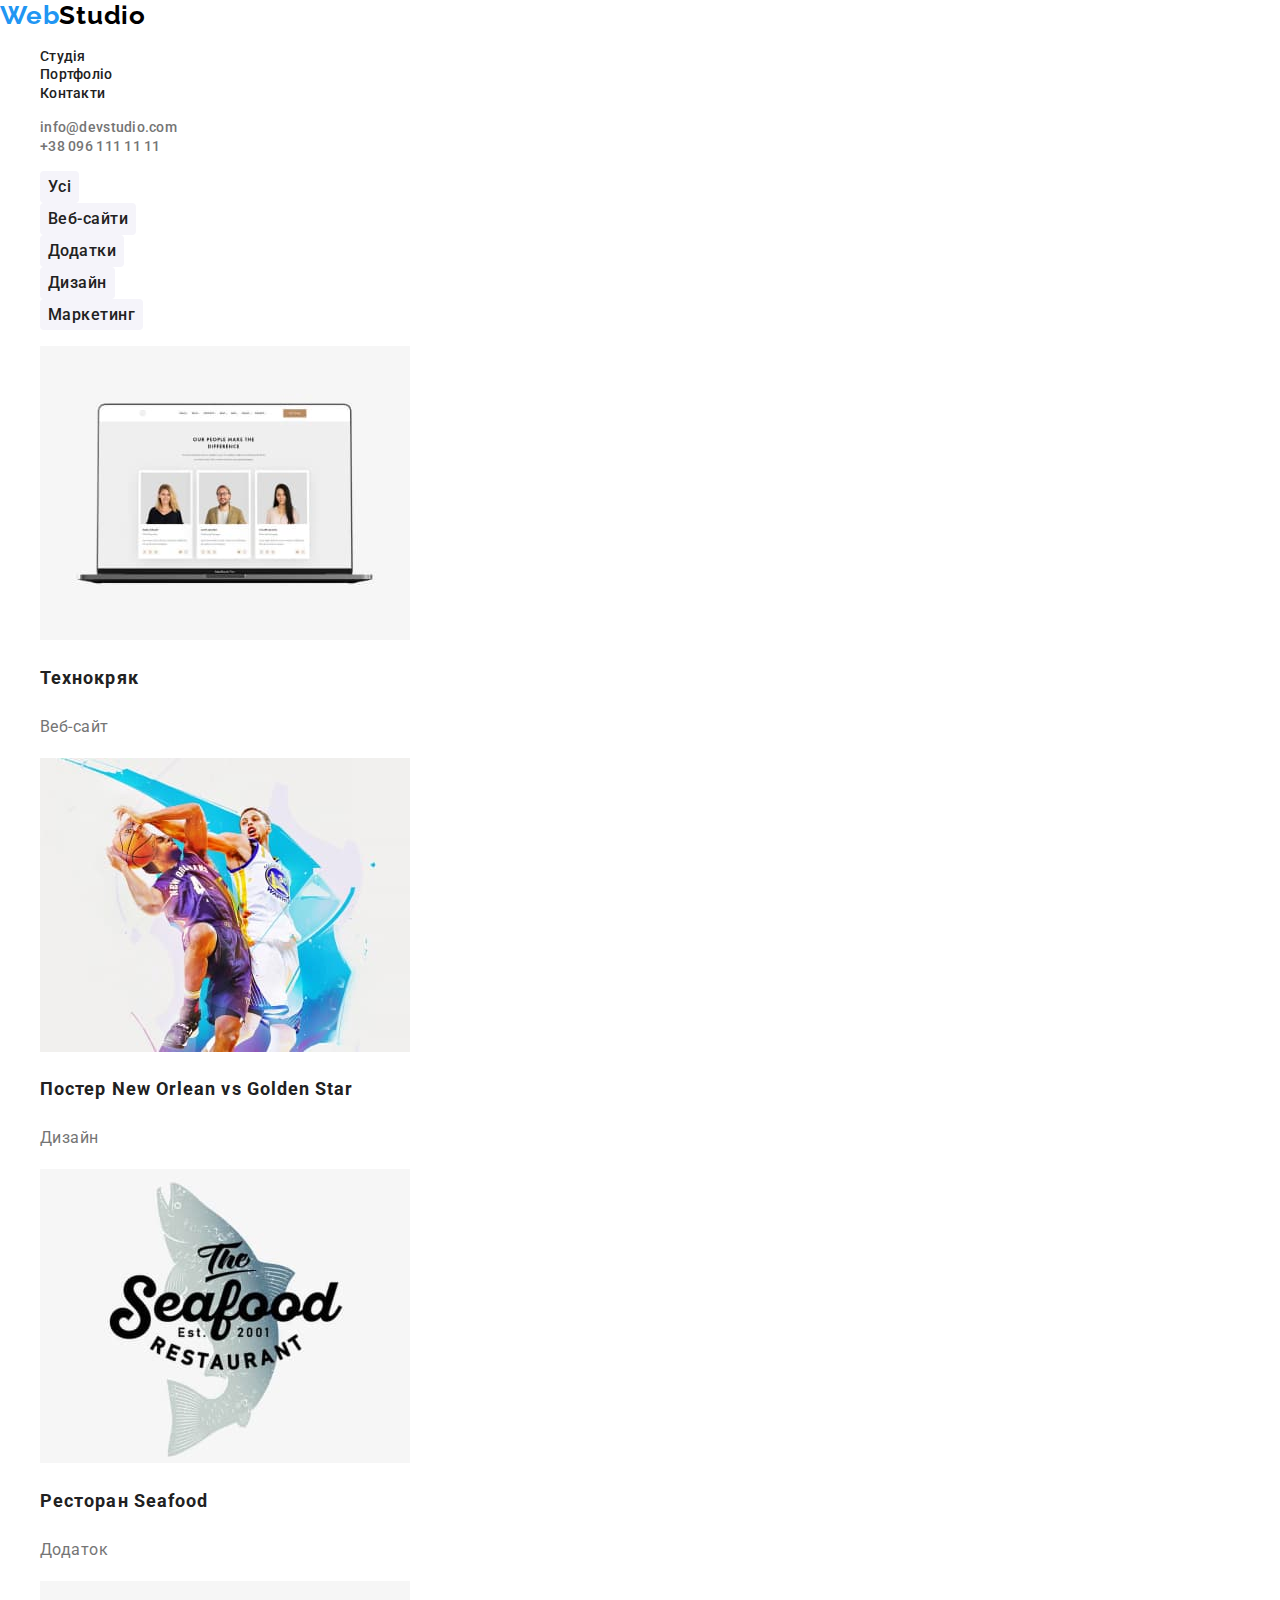
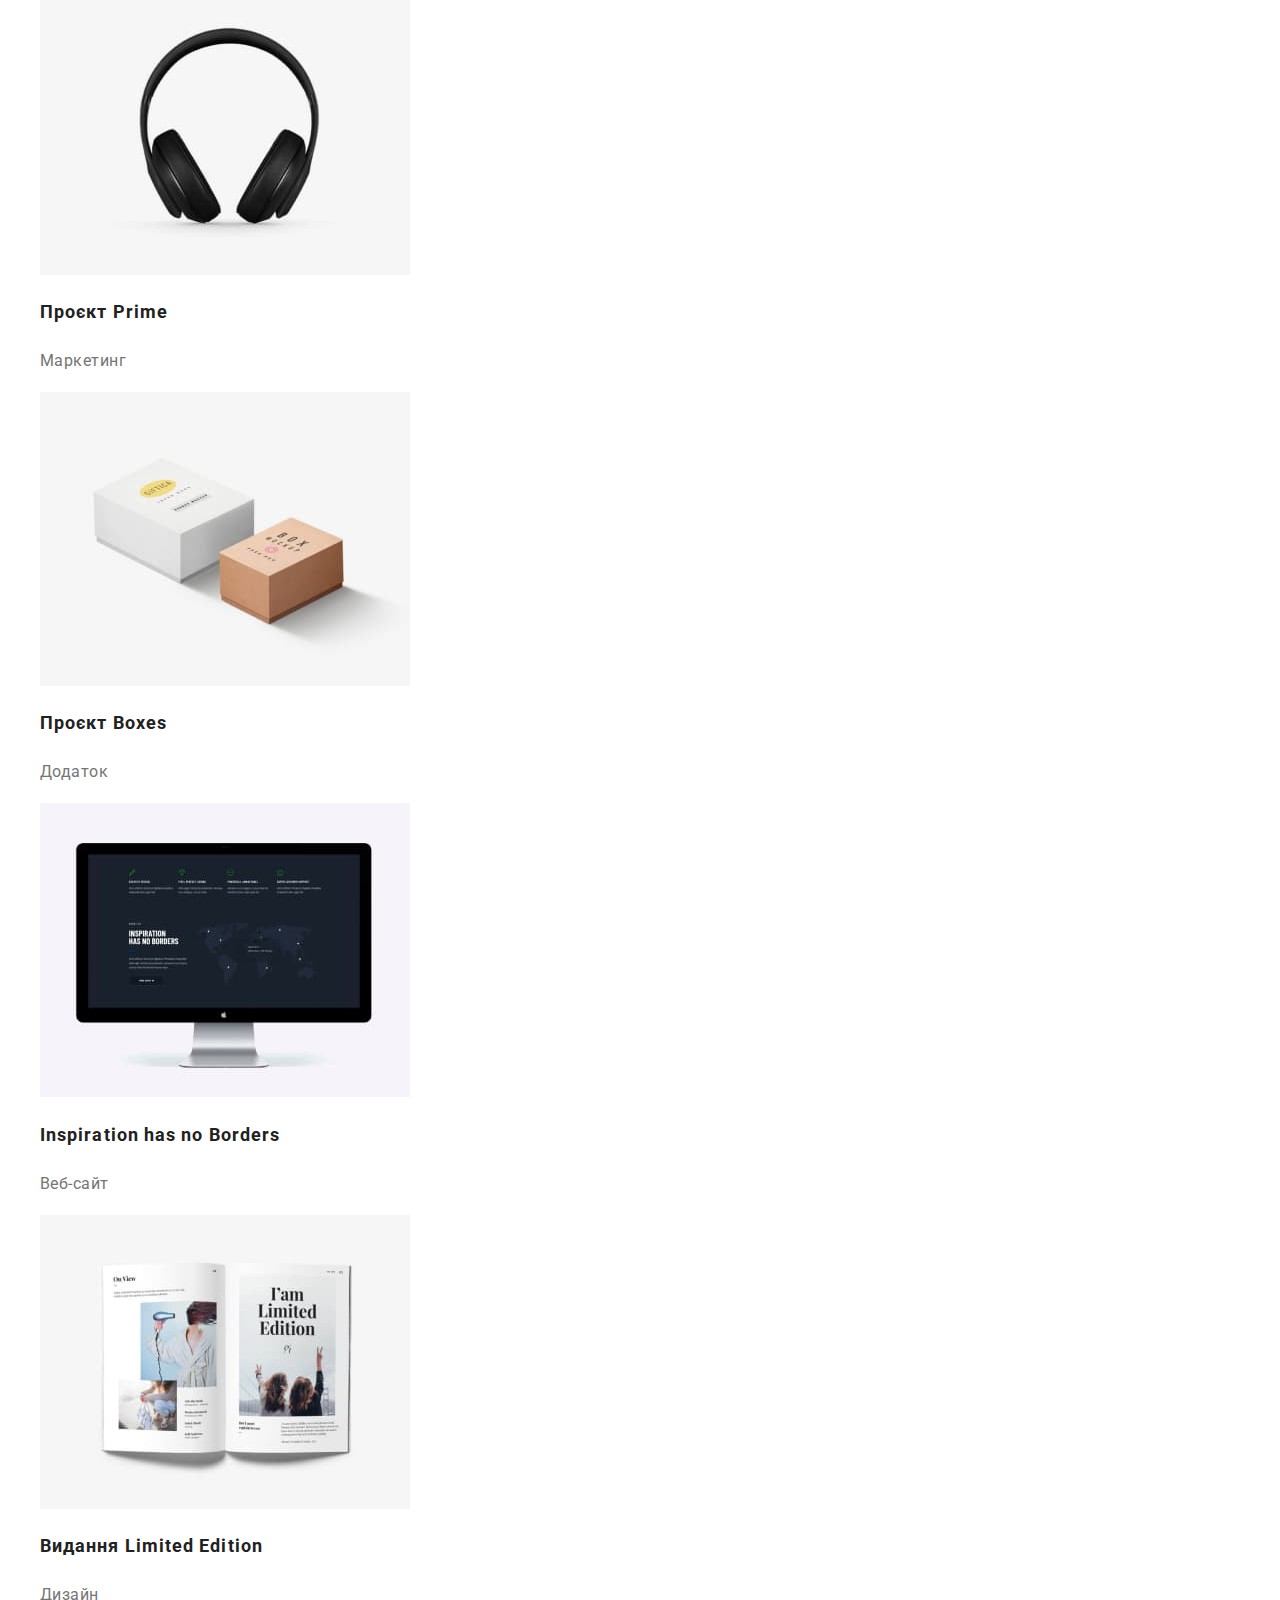
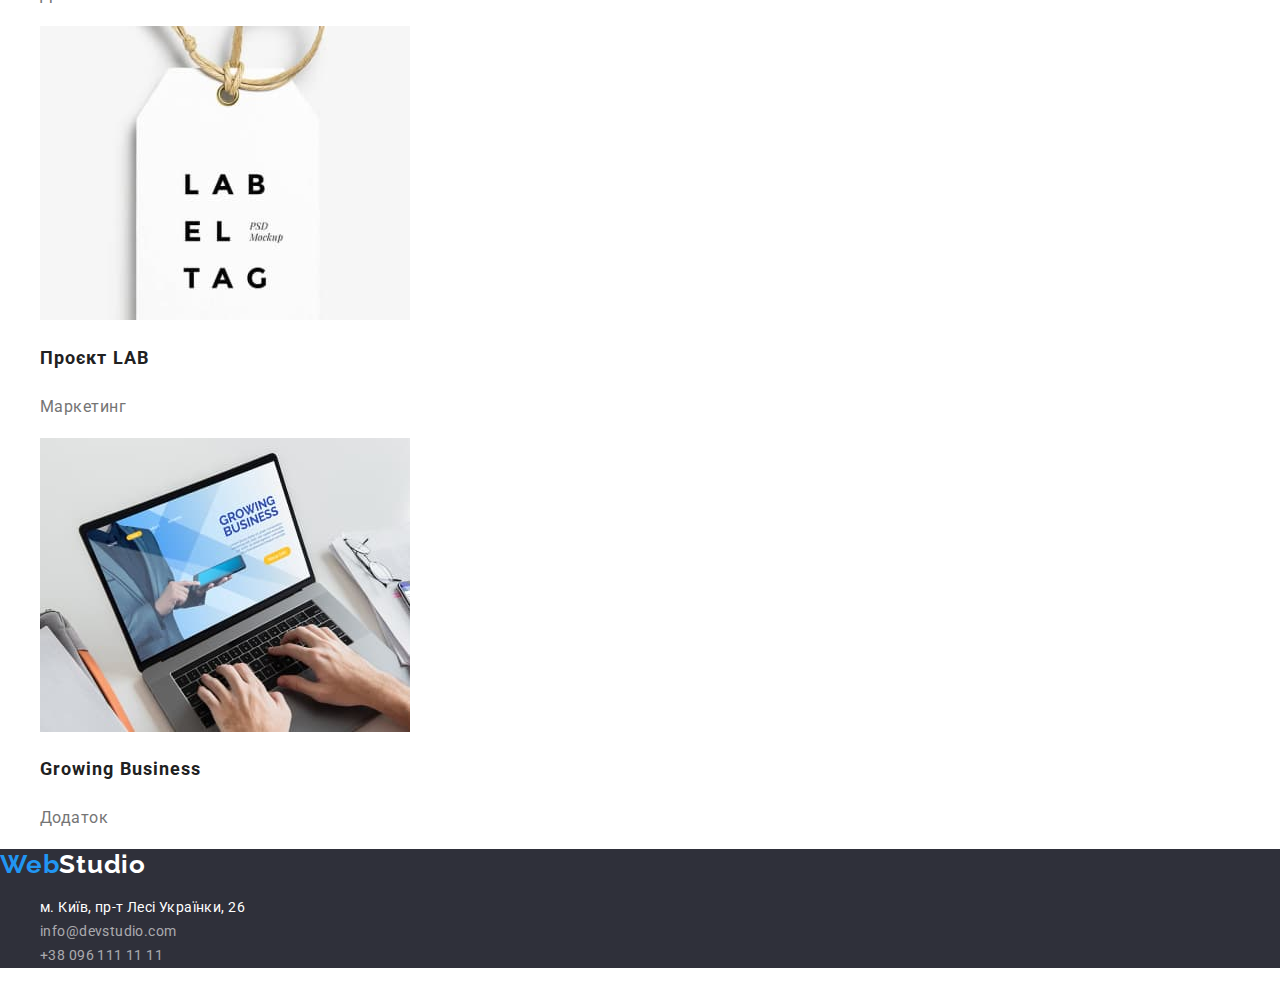
==== portfolio.html @ 21c63b3d "add normalize file" ====
<!DOCTYPE html>
<html lang="uk">
  <head>
    <meta charset="UTF-8" />
    <meta http-equiv="X-UA-Compatible" content="IE=edge" />
    <meta name="viewport" content="width=device-width, initial-scale=1.0" />
    <link rel="preconnect" href="https://fonts.googleapis.com" />
    <link rel="preconnect" href="https://fonts.gstatic.com" crossorigin />
    <link
      href="https://fonts.googleapis.com/css2?family=Raleway:wght@700&family=Roboto:wght@400;500;700;900&display=swap"
      rel="stylesheet"
    />
    <link
      rel="stylesheet"
      href="https://cdnjs.cloudflare.com/ajax/libs/modern-normalize/1.1.0/modern-normalize.min.css"
    />
    <link rel="stylesheet" href="./css/styles.css" />
    <title>WebStudio</title>
  </head>
  <body>
    <header class="header">
      <nav class="header-nav">
        <a href="./index.html" class="logo link"
          >Web<span class="second-word">Studio</span></a
        >

        <ul class="nav-list list">
          <li class="contact-item">
            <a href="./index.html" class="nav-link link">Студiя</a>
          </li>
          <li class="contact-item">
            <a href="./portfolio.html" class="nav-link link">Портфолiо</a>
          </li>
          <li class="contact-item">
            <a href="#" class="nav-link link">Контакти</a>
          </li>
        </ul>
      </nav>
      <ul class="contact-list list">
        <li class="contact-item">
          <a href="mailto:info@devstudio.com" class="contact-link link"
            >info@devstudio.com</a
          >
        </li>
        <li class="contact-item">
          <a href="tel:+380961111111" class="contact-link link"
            >+38 096 111 11 11</a
          >
        </li>
      </ul>
    </header>
    <main>
      <section class="portfolio">
        <h1 class="portfolio-title visually-hidden">Наші проекти</h1>
        <ul class="portfolio-btn-list list">
          <li><button class="portfolio-btn" type="button">Уci</button></li>
          <li>
            <button class="portfolio-btn" type="button">Веб-сайти</button>
          </li>
          <li><button class="portfolio-btn" type="button">Додатки</button></li>
          <li><button class="portfolio-btn" type="button">Дизайн</button></li>
          <li>
            <button class="portfolio-btn" type="button">Маркетинг</button>
          </li>
        </ul>
        <ul class="portfolio-images-list list">
          <li>
            <img src="./images/technoqua.jpg" alt="web site" width="370" />
            <h2 class="portfolio-name">Технокряк</h2>
            <p class="portfolio-project">Веб-сайт</p>
          </li>
          <li>
            <img
              src="./images/basketball-post.jpg"
              alt="basketball post"
              width="370"
            />
            <h2 class="portfolio-name">Постер New Orlean vs Golden Star</h2>
            <p class="portfolio-project">Дизайн</p>
          </li>
          <li>
            <img
              src="./images/restourant-seafood.jpg"
              alt="restourant seafood"
              width="370"
            />
            <h2 class="portfolio-name">Ресторан Seafood</h2>
            <p class="portfolio-project">Додаток</p>
          </li>
          <li>
            <img
              src="./images/prime-project.jpg"
              alt="prime project"
              width="370"
            />
            <h2 class="portfolio-name">Проєкт Prime</h2>
            <p class="portfolio-project">Маркетинг</p>
          </li>
          <li>
            <img
              src="./images/boxes-project.jpg"
              alt="boxes project"
              width="370"
            />
            <h2 class="portfolio-name">Проєкт Boxes</h2>
            <p class="portfolio-project">Додаток</p>
          </li>
          <li>
            <img src="./images/inspiration.jpg" alt="inspiration" width="370" />
            <h2 class="portfolio-name">Inspiration has no Borders</h2>
            <p class="portfolio-project">Веб-сайт</p>
          </li>
          <li>
            <img
              src="./images/limited-edition.jpg"
              alt="limited edition"
              width="370"
            />
            <h2 class="portfolio-name">Видання Limited Edition</h2>
            <p class="portfolio-project">Дизайн</p>
          </li>
          <li>
            <img src="./images/lab-project.jpg" alt="lab project" width="370" />
            <h2 class="portfolio-name">Проєкт LAB</h2>
            <p class="portfolio-project">Маркетинг</p>
          </li>
          <li>
            <img
              src="./images/growing-business.jpg"
              alt="growing business"
              width="370"
            />
            <h2 class="portfolio-name">Growing Business</h2>
            <p class="portfolio-project">Додаток</p>
          </li>
        </ul>
      </section>
    </main>
    <footer class="footer">
      <a href="/" class="logo link"
        >Web<span class="footer-second-word">Studio</span></a
      >
      <address class="footer-address">
        <ul class="footer-list list">
          <li class="footer-item">
            <a
              class="footer-link link location"
              href="https://goo.gl/maps/rSGDT6scq2BDMD889"
              >м. Київ, пр-т Лесі Українки, 26</a
            >
          </li>
          <li class="footer-item">
            <a class="footer-link link" href="mailto:info@devstudio.com"
              >info@devstudio.com</a
            >
          </li>
          <li class="footer-item">
            <a class="footer-link link" href="tel:+380961111111"
              >+38 096 111 11 11</a
            >
          </li>
        </ul>
      </address>
    </footer>
  </body>
</html>
---- css/styles.css ----
:root {
  --main-color: #757575;
  --black-color: #212121;
  --main-bg-color: #fff;
  --accent-color: #2196f3;
  --white-text-color: #fff;
}
body {
  font-family: "Roboto", sans-serif;
  background-color: var(--main-bg-color);
  color: var(--main-color);
}

.list {
  list-style: none;
}

.link {
  text-decoration: none;
}

/*header*/

.logo {
  font-family: "Raleway", sans-serif;
  font-weight: 700;
  font-size: 26px;
  line-height: 1.19;
  letter-spacing: 0.03em;
  color: var(--accent-color);
}

.second-word {
  color: #000;
}
.nav-link,
.contact-link {
  font-weight: 500;
  font-size: 14px;
  line-height: 1.14;
  letter-spacing: 0.02em;
  color: var(--black-color);
}

.contact-link {
  color: inherit;
}

.nav-link:hover,
.nav-link:focus,
.contact-link:hover,
.contact-link:focus,
.footer-link:hover,
.footer-link:focus {
  color: var(--accent-color);
}

/*----------hero----------*/

.hero,
.footer {
  background-color: #2f303a;
}

.hero-title {
  font-weight: 900;
  font-size: 44px;
  line-height: 1.36;
  text-align: center;
  letter-spacing: 0.06em;
  text-transform: uppercase;
  color: var(--white-text-color);
}

.hero-btn {
  font-family: inherit;
  font-weight: 700;
  font-size: 16px;
  line-height: 1.88;
  letter-spacing: 0.06em;
  color: var(--white-text-color);
  background-color: var(--accent-color);
  box-shadow: 0px 4px 4px rgba(0, 0, 0, 0.15);
  border-radius: 4px;
  cursor: pointer;
}

.hero-btn:hover,
.hero-btn:focus {
  background-color: #188ce8;
}

/*---------advantages--------*/

.visually-hidden {
  position: absolute;
  width: 1px;
  height: 1px;
  margin: -1px;
  border: 0;
  padding: 0;
  white-space: nowrap;
  clip-path: inset(100%);
  clip: rect(0 0 0 0);
  overflow: hidden;
}

.title {
  font-family: inherit;
  font-weight: 700;
  font-size: 36px;
  line-height: 1.16;
  text-align: center;
  letter-spacing: 0.03em;
  color: var(--black-color);
}

.advantages-title {
  font-weight: 700;
  font-size: 14px;
  line-height: 1.14;
  letter-spacing: 0.03em;
  text-transform: uppercase;
  color: var(--black-color);
}

.advantages-text {
  font-size: 14px;
  line-height: 1.71;
  letter-spacing: 0.03em;
  color: inherit;
}

/*-----------our team-----------*/
.section-team {
  background-color: #f5f4fa;
}
.team-name {
  font-weight: 500;
  font-size: 16px;
  line-height: 1.19;
  letter-spacing: 0.03em;
  color: var(--black-color);
}

.team-position {
  font-size: 16px;
  letter-spacing: 0.03em;
  color: inherit;
}

/*----------footer----------*/

.footer-second-word {
  color: var(--white-text-color);
}

.footer-address {
  font-style: inherit;
}
.footer-link,
.location {
  font-weight: 400;
  font-size: 14px;
  line-height: 1.71;
  letter-spacing: 0.03em;
  color: rgba(255, 255, 255, 0.6);
}

.location {
  color: var(--white-text-color);
}

/*-----------portfolio-----------*/

.portfolio-name {
  font-family: inherit;
  font-weight: 700;
  font-size: 18px;
  line-height: 2;
  letter-spacing: 0.06em;
  color: var(--black-color);
}

.portfolio-project {
  font-family: inherit;
  font-size: 16px;
  line-height: 1.88;
  letter-spacing: 0.03em;
  color: var(--main-color);
}

.portfolio-btn {
  font-family: inherit;
  font-weight: 500;
  font-size: 16px;
  line-height: 1.62;
  text-align: center;
  letter-spacing: 0.03em;
  color: var(--black-color);
  background-color: #f5f4fa;
  border-radius: 4px;
  border-color: transparent;
  cursor: pointer;
}

.portfolio-btn:hover,
.portfolio-btn:focus {
  background-color: var(--accent-color);
  color: var(--white-text-color);
}
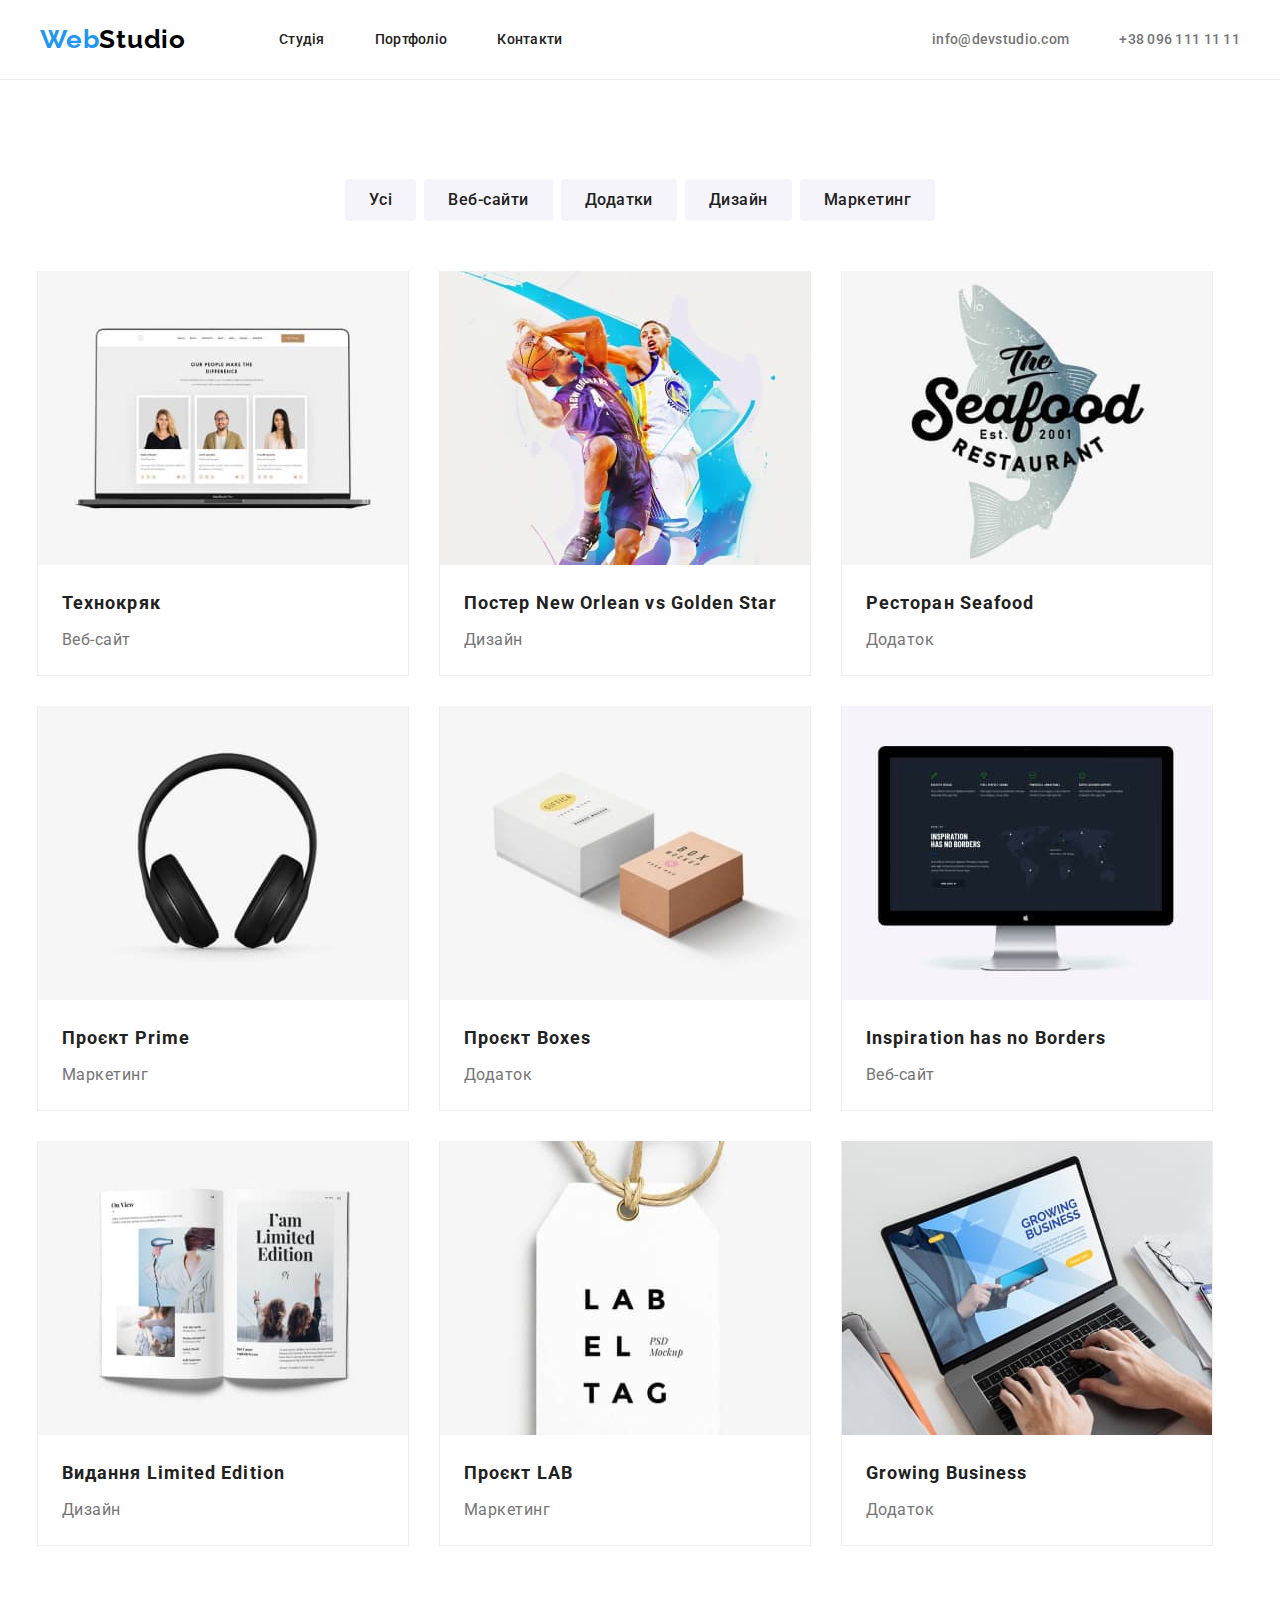
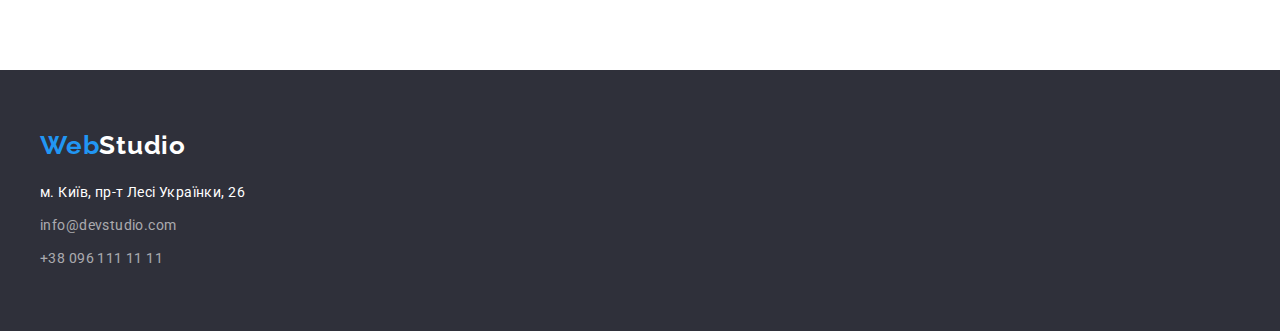
==== commit f3643746: "finish portfolio page" ====
--- a/portfolio.html
+++ b/portfolio.html
@@ -19,58 +19,72 @@
   </head>
   <body>
     <header class="header">
-      <nav class="header-nav">
-        <a href="./index.html" class="logo link"
-          >Web<span class="second-word">Studio</span></a
-        >
+      <div class="container block">
+        <nav class="header-nav">
+          <a href="./index.html" class="logo link"
+            >Web<span class="second-word">Studio</span></a
+          >
 
-        <ul class="nav-list list">
+          <ul class="nav-list list">
+            <li class="contact-item">
+              <a href="./index.html" class="nav-link link">Студiя</a>
+            </li>
+            <li class="contact-item">
+              <a href="./portfolio.html" class="nav-link link">Портфолiо</a>
+            </li>
+            <li class="contact-item">
+              <a href="#" class="nav-link link">Контакти</a>
+            </li>
+          </ul>
+        </nav>
+        <ul class="contact-list list">
           <li class="contact-item">
-            <a href="./index.html" class="nav-link link">Студiя</a>
+            <a href="mailto:info@devstudio.com" class="contact-link link"
+              >info@devstudio.com</a
+            >
           </li>
           <li class="contact-item">
-            <a href="./portfolio.html" class="nav-link link">Портфолiо</a>
-          </li>
-          <li class="contact-item">
-            <a href="#" class="nav-link link">Контакти</a>
+            <a href="tel:+380961111111" class="contact-link link"
+              >+38 096 111 11 11</a
+            >
           </li>
         </ul>
-      </nav>
-      <ul class="contact-list list">
-        <li class="contact-item">
-          <a href="mailto:info@devstudio.com" class="contact-link link"
-            >info@devstudio.com</a
-          >
-        </li>
-        <li class="contact-item">
-          <a href="tel:+380961111111" class="contact-link link"
-            >+38 096 111 11 11</a
-          >
-        </li>
-      </ul>
+      </div>
     </header>
     <main>
-      <section class="portfolio">
+      <section class="portfolio section">
         <h1 class="portfolio-title visually-hidden">Наші проекти</h1>
         <ul class="portfolio-btn-list list">
-          <li><button class="portfolio-btn" type="button">Уci</button></li>
-          <li>
+          <li class="portfolio-btn-list-item">
+            <button class="portfolio-btn" type="button">Уci</button>
+          </li>
+          <li class="portfolio-btn-list-item">
             <button class="portfolio-btn" type="button">Веб-сайти</button>
           </li>
-          <li><button class="portfolio-btn" type="button">Додатки</button></li>
-          <li><button class="portfolio-btn" type="button">Дизайн</button></li>
-          <li>
+          <li class="portfolio-btn-list-item">
+            <button class="portfolio-btn" type="button">Додатки</button>
+          </li>
+          <li class="portfolio-btn-list-item">
+            <button class="portfolio-btn" type="button">Дизайн</button>
+          </li>
+          <li class="portfolio-btn-list-item">
             <button class="portfolio-btn" type="button">Маркетинг</button>
           </li>
         </ul>
         <ul class="portfolio-images-list list">
-          <li>
-            <img src="./images/technoqua.jpg" alt="web site" width="370" />
+          <li class="portfolio-images-list-item">
+            <img
+              class="portfolio-image"
+              src="./images/technoqua.jpg"
+              alt="web site"
+              width="370"
+            />
             <h2 class="portfolio-name">Технокряк</h2>
             <p class="portfolio-project">Веб-сайт</p>
           </li>
-          <li>
+          <li class="portfolio-images-list-item">
             <img
+              class="portfolio-image"
               src="./images/basketball-post.jpg"
               alt="basketball post"
               width="370"
@@ -78,8 +92,9 @@
             <h2 class="portfolio-name">Постер New Orlean vs Golden Star</h2>
             <p class="portfolio-project">Дизайн</p>
           </li>
-          <li>
+          <li class="portfolio-images-list-item">
             <img
+              class="portfolio-image"
               src="./images/restourant-seafood.jpg"
               alt="restourant seafood"
               width="370"
@@ -87,8 +102,9 @@
             <h2 class="portfolio-name">Ресторан Seafood</h2>
             <p class="portfolio-project">Додаток</p>
           </li>
-          <li>
+          <li class="portfolio-images-list-item">
             <img
+              class="portfolio-image"
               src="./images/prime-project.jpg"
               alt="prime project"
               width="370"
@@ -96,8 +112,9 @@
             <h2 class="portfolio-name">Проєкт Prime</h2>
             <p class="portfolio-project">Маркетинг</p>
           </li>
-          <li>
+          <li class="portfolio-images-list-item">
             <img
+              class="portfolio-image"
               src="./images/boxes-project.jpg"
               alt="boxes project"
               width="370"
@@ -105,13 +122,19 @@
             <h2 class="portfolio-name">Проєкт Boxes</h2>
             <p class="portfolio-project">Додаток</p>
           </li>
-          <li>
-            <img src="./images/inspiration.jpg" alt="inspiration" width="370" />
+          <li class="portfolio-images-list-item">
+            <img
+              class="portfolio-image"
+              src="./images/inspiration.jpg"
+              alt="inspiration"
+              width="370"
+            />
             <h2 class="portfolio-name">Inspiration has no Borders</h2>
             <p class="portfolio-project">Веб-сайт</p>
           </li>
-          <li>
+          <li class="portfolio-images-list-item">
             <img
+              class="portfolio-image"
               src="./images/limited-edition.jpg"
               alt="limited edition"
               width="370"
@@ -119,13 +142,19 @@
             <h2 class="portfolio-name">Видання Limited Edition</h2>
             <p class="portfolio-project">Дизайн</p>
           </li>
-          <li>
-            <img src="./images/lab-project.jpg" alt="lab project" width="370" />
+          <li class="portfolio-images-list-item">
+            <img
+              class="portfolio-image"
+              src="./images/lab-project.jpg"
+              alt="lab project"
+              width="370"
+            />
             <h2 class="portfolio-name">Проєкт LAB</h2>
             <p class="portfolio-project">Маркетинг</p>
           </li>
-          <li>
+          <li class="portfolio-images-list-item">
             <img
+              class="portfolio-image"
               src="./images/growing-business.jpg"
               alt="growing business"
               width="370"
@@ -137,30 +166,32 @@
       </section>
     </main>
     <footer class="footer">
-      <a href="/" class="logo link"
-        >Web<span class="footer-second-word">Studio</span></a
-      >
-      <address class="footer-address">
-        <ul class="footer-list list">
-          <li class="footer-item">
-            <a
-              class="footer-link link location"
-              href="https://goo.gl/maps/rSGDT6scq2BDMD889"
-              >м. Київ, пр-т Лесі Українки, 26</a
-            >
-          </li>
-          <li class="footer-item">
-            <a class="footer-link link" href="mailto:info@devstudio.com"
-              >info@devstudio.com</a
-            >
-          </li>
-          <li class="footer-item">
-            <a class="footer-link link" href="tel:+380961111111"
-              >+38 096 111 11 11</a
-            >
-          </li>
-        </ul>
-      </address>
+      <div class="container">
+        <a href="/" class="logo link"
+          >Web<span class="footer-second-word">Studio</span></a
+        >
+        <address class="footer-address">
+          <ul class="footer-list list">
+            <li class="footer-item">
+              <a
+                class="footer-link link location"
+                href="https://goo.gl/maps/rSGDT6scq2BDMD889"
+                >м. Київ, пр-т Лесі Українки, 26</a
+              >
+            </li>
+            <li class="footer-item">
+              <a class="footer-link link" href="mailto:info@devstudio.com"
+                >info@devstudio.com</a
+              >
+            </li>
+            <li class="footer-item">
+              <a class="footer-link link" href="tel:+380961111111"
+                >+38 096 111 11 11</a
+              >
+            </li>
+          </ul>
+        </address>
+      </div>
     </footer>
   </body>
 </html>
--- a/css/styles.css
+++ b/css/styles.css
@@ -1,9 +1,38 @@
+*,
+*::before,
+*::after {
+  box-sizing: border-box;
+}
+
+/* Убираем внутренние отступы */
+ul,
+ol {
+  padding: 0;
+}
+
+/* Убираем внешние отступы */
+body,
+h1,
+h2,
+h3,
+h4,
+h5,
+h6,
+p,
+ul,
+ol {
+  margin: 0;
+}
+
 :root {
   --main-color: #757575;
   --black-color: #212121;
   --main-bg-color: #fff;
   --accent-color: #2196f3;
   --white-text-color: #fff;
+  --image-bg-color: blanchedalmond;
+  --margin-left-for-lists: 30px;
+  --font-weight-bold: 700;
 }
 body {
   font-family: "Roboto", sans-serif;
@@ -19,17 +48,67 @@
   text-decoration: none;
 }
 
+.container {
+  max-width: 1220px;
+  padding: 0 10px;
+  margin: 0 auto;
+}
+
+.section {
+  padding: 94px 0;
+}
+
 /*header*/
+.header::after {
+  content: "";
+  display: block;
+  border-bottom: 1px solid #ececec;
+  margin-bottom: 5px;
+}
+
+.block {
+  display: flex;
+  align-items: center;
+  padding: 24px 10px;
+}
+
+.header-nav {
+  display: flex;
+  align-items: center;
+}
+
+.nav-list {
+  display: flex;
+  align-items: center;
+  margin-left: 93px;
+}
+
+.nav-link {
+  padding: 32px 0;
+}
+
+.contact-item:not(:first-child) {
+  margin-left: 50px;
+}
 
 .logo {
   font-family: "Raleway", sans-serif;
-  font-weight: 700;
+  font-weight: var(--font-weight-bold);
   font-size: 26px;
   line-height: 1.19;
   letter-spacing: 0.03em;
   color: var(--accent-color);
 }
 
+.contact-list {
+  display: flex;
+  align-items: center;
+  margin-left: auto;
+}
+
+.item:not(:first-child) {
+  margin-left: var(--margin-left-for-lists);
+}
 .second-word {
   color: #000;
 }
@@ -62,19 +141,24 @@
   background-color: #2f303a;
 }
 
+.hero {
+  text-align: center;
+}
+
 .hero-title {
+  margin-bottom: 30px;
   font-weight: 900;
   font-size: 44px;
   line-height: 1.36;
-  text-align: center;
   letter-spacing: 0.06em;
   text-transform: uppercase;
   color: var(--white-text-color);
 }
 
 .hero-btn {
-  font-family: inherit;
-  font-weight: 700;
+  padding: 10px 32px;
+  font-family: inherit;
+  font-weight: var(--font-weight-bold);
   font-size: 16px;
   line-height: 1.88;
   letter-spacing: 0.06em;
@@ -82,6 +166,7 @@
   background-color: var(--accent-color);
   box-shadow: 0px 4px 4px rgba(0, 0, 0, 0.15);
   border-radius: 4px;
+  border: none;
   cursor: pointer;
 }
 
@@ -105,9 +190,14 @@
   overflow: hidden;
 }
 
+.advantages-list {
+  display: flex;
+}
+
 .title {
-  font-family: inherit;
-  font-weight: 700;
+  margin-bottom: 50px;
+  font-family: inherit;
+  font-weight: var(--font-weight-bold);
   font-size: 36px;
   line-height: 1.16;
   text-align: center;
@@ -116,7 +206,8 @@
 }
 
 .advantages-title {
-  font-weight: 700;
+  margin-bottom: 10px;
+  font-weight: var(--font-weight-bold);
   font-size: 14px;
   line-height: 1.14;
   letter-spacing: 0.03em;
@@ -131,11 +222,37 @@
   color: inherit;
 }
 
+/*-----------our works-----------*/
+.work-list {
+  width: 100%;
+  display: flex;
+  justify-content: center;
+}
+
+.work-image,
+.portfolio-image {
+  display: block;
+  height: 294px;
+  background-color: var(--image-bg-color);
+}
+
 /*-----------our team-----------*/
+
 .section-team {
   background-color: #f5f4fa;
 }
+.team-list {
+  display: flex;
+  justify-content: center;
+  text-align: center;
+}
+
+.team-item {
+  background-color: var(--main-bg-color);
+}
+
 .team-name {
+  margin: 30px 0 10px;
   font-weight: 500;
   font-size: 16px;
   line-height: 1.19;
@@ -144,20 +261,35 @@
 }
 
 .team-position {
+  margin-bottom: 30px;
   font-size: 16px;
   letter-spacing: 0.03em;
   color: inherit;
 }
 
+.team-image {
+  display: block;
+  height: 260px;
+  background-color: var(--image-bg-color);
+}
+
 /*----------footer----------*/
 
+.footer {
+  padding: 60px 0;
+}
 .footer-second-word {
   color: var(--white-text-color);
 }
 
 .footer-address {
+  margin-top: 20px;
   font-style: inherit;
 }
+.footer-item:not(:first-child) {
+  margin-top: 9px;
+}
+
 .footer-link,
 .location {
   font-weight: 400;
@@ -173,24 +305,19 @@
 
 /*-----------portfolio-----------*/
 
-.portfolio-name {
-  font-family: inherit;
-  font-weight: 700;
-  font-size: 18px;
-  line-height: 2;
-  letter-spacing: 0.06em;
-  color: var(--black-color);
-}
-
-.portfolio-project {
-  font-family: inherit;
-  font-size: 16px;
-  line-height: 1.88;
-  letter-spacing: 0.03em;
-  color: var(--main-color);
+.portfolio-btn-list {
+  display: flex;
+  align-items: center;
+  justify-content: center;
+  margin-bottom: 50px;
+}
+
+.portfolio-btn-list-item:not(:first-child) {
+  margin-left: 8px;
 }
 
 .portfolio-btn {
+  padding: 6px 22px;
   font-family: inherit;
   font-weight: 500;
   font-size: 16px;
@@ -209,3 +336,42 @@
   background-color: var(--accent-color);
   color: var(--white-text-color);
 }
+
+.portfolio-name {
+  margin: 20px 24px 4px;
+  font-family: inherit;
+  font-weight: var(--font-weight-bold);
+  font-size: 18px;
+  line-height: 2;
+  letter-spacing: 0.06em;
+  color: var(--black-color);
+}
+
+.portfolio-project {
+  margin: 0 24px 20px;
+  font-family: inherit;
+  font-size: 16px;
+  line-height: 1.88;
+  letter-spacing: 0.03em;
+  color: var(--main-color);
+}
+
+.portfolio-images-list {
+  display: flex;
+  flex-wrap: wrap;
+  justify-content: center;
+}
+
+.portfolio-images-list-item {
+  margin-right: 30px;
+}
+/* .portfolio-images-list-item:not(:nth-child(3n + 1)) {
+  margin-left: 30px;
+} */
+
+.portfolio-images-list-item {
+  margin-bottom: 30px;
+  border-left: 1px solid #eeeeee;
+  border-right: 1px solid #eeeeee;
+  border-bottom: 1px solid #eeeeee;
+}
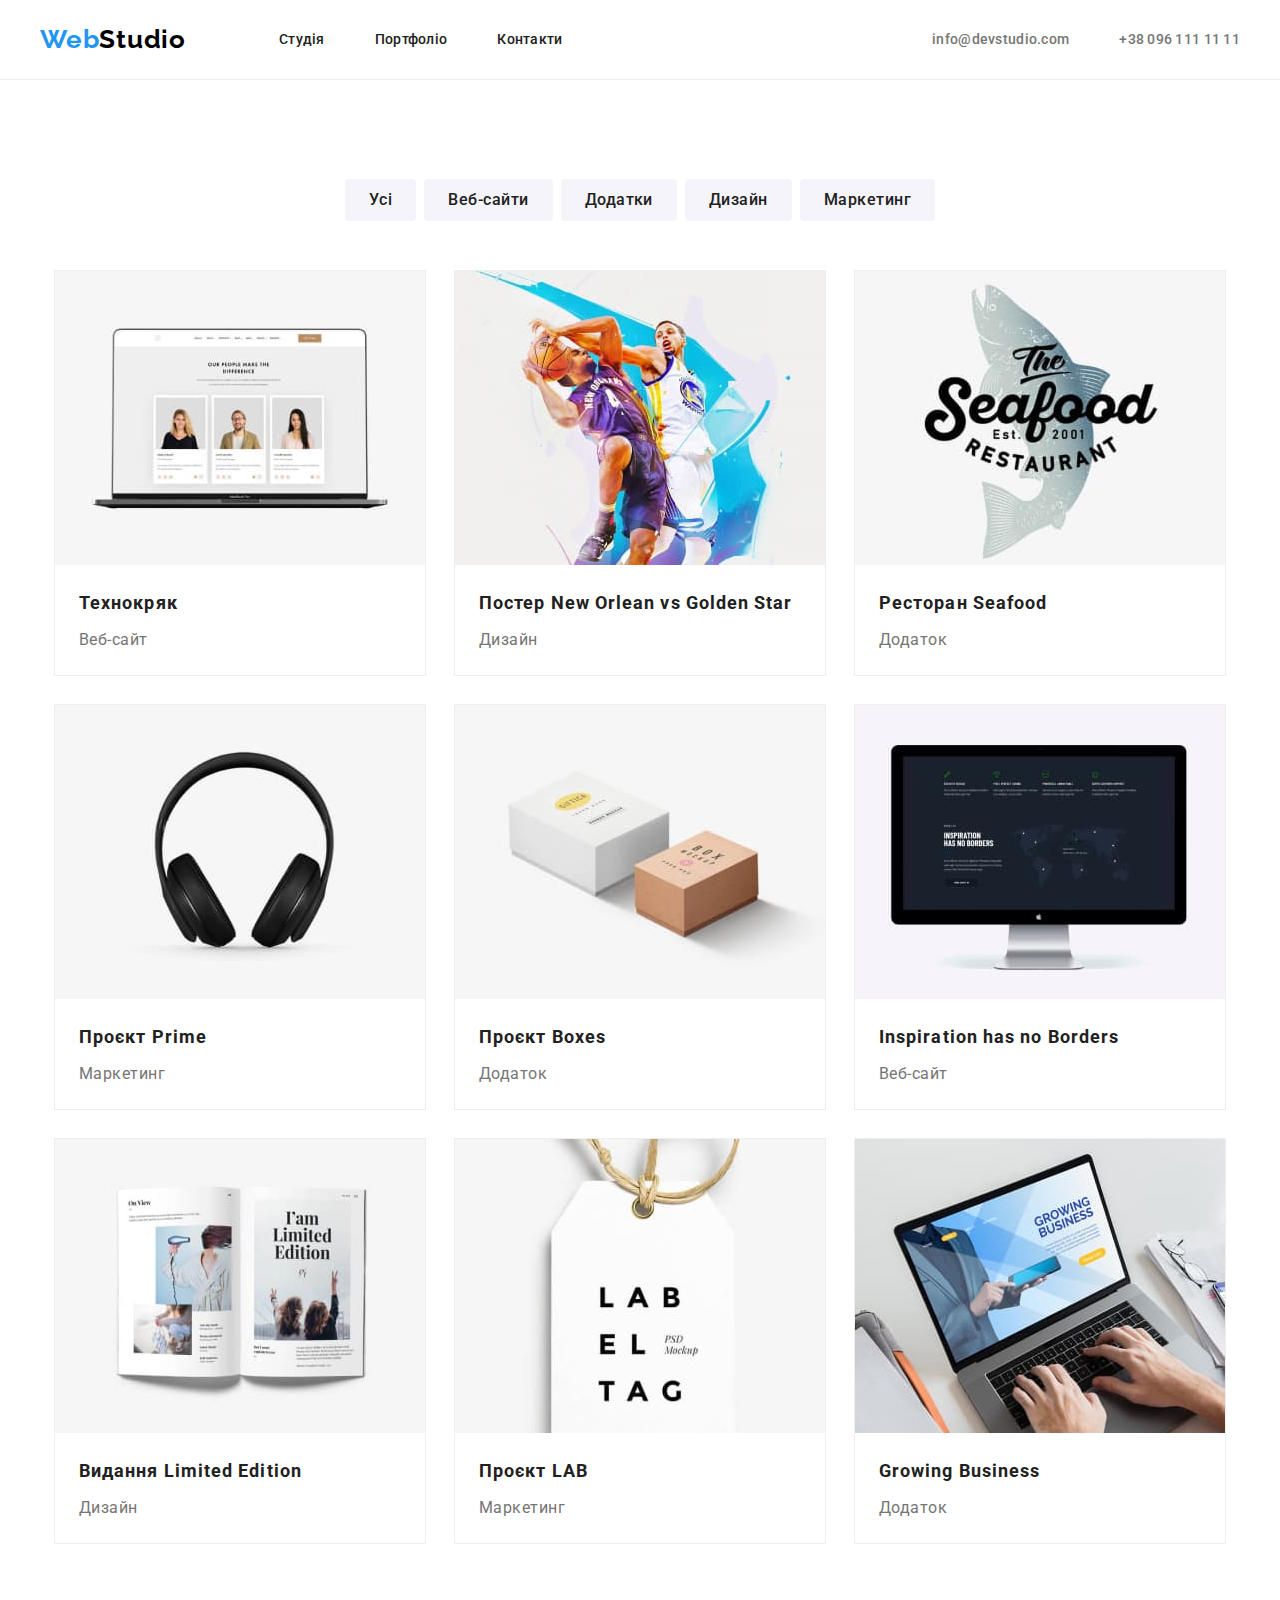
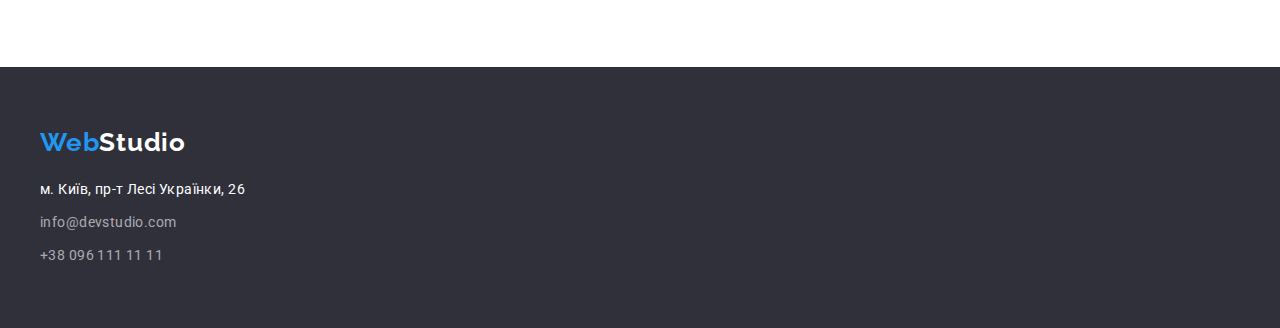
==== commit 0d8ef32b: "fixed mistakes" ====
--- a/portfolio.html
+++ b/portfolio.html
@@ -53,116 +53,118 @@
     </header>
     <main>
       <section class="portfolio section">
-        <h1 class="portfolio-title visually-hidden">Наші проекти</h1>
-        <ul class="portfolio-btn-list list">
-          <li class="portfolio-btn-list-item">
-            <button class="portfolio-btn" type="button">Уci</button>
-          </li>
-          <li class="portfolio-btn-list-item">
-            <button class="portfolio-btn" type="button">Веб-сайти</button>
-          </li>
-          <li class="portfolio-btn-list-item">
-            <button class="portfolio-btn" type="button">Додатки</button>
-          </li>
-          <li class="portfolio-btn-list-item">
-            <button class="portfolio-btn" type="button">Дизайн</button>
-          </li>
-          <li class="portfolio-btn-list-item">
-            <button class="portfolio-btn" type="button">Маркетинг</button>
-          </li>
-        </ul>
-        <ul class="portfolio-images-list list">
-          <li class="portfolio-images-list-item">
-            <img
-              class="portfolio-image"
-              src="./images/technoqua.jpg"
-              alt="web site"
-              width="370"
-            />
-            <h2 class="portfolio-name">Технокряк</h2>
-            <p class="portfolio-project">Веб-сайт</p>
-          </li>
-          <li class="portfolio-images-list-item">
-            <img
-              class="portfolio-image"
-              src="./images/basketball-post.jpg"
-              alt="basketball post"
-              width="370"
-            />
-            <h2 class="portfolio-name">Постер New Orlean vs Golden Star</h2>
-            <p class="portfolio-project">Дизайн</p>
-          </li>
-          <li class="portfolio-images-list-item">
-            <img
-              class="portfolio-image"
-              src="./images/restourant-seafood.jpg"
-              alt="restourant seafood"
-              width="370"
-            />
-            <h2 class="portfolio-name">Ресторан Seafood</h2>
-            <p class="portfolio-project">Додаток</p>
-          </li>
-          <li class="portfolio-images-list-item">
-            <img
-              class="portfolio-image"
-              src="./images/prime-project.jpg"
-              alt="prime project"
-              width="370"
-            />
-            <h2 class="portfolio-name">Проєкт Prime</h2>
-            <p class="portfolio-project">Маркетинг</p>
-          </li>
-          <li class="portfolio-images-list-item">
-            <img
-              class="portfolio-image"
-              src="./images/boxes-project.jpg"
-              alt="boxes project"
-              width="370"
-            />
-            <h2 class="portfolio-name">Проєкт Boxes</h2>
-            <p class="portfolio-project">Додаток</p>
-          </li>
-          <li class="portfolio-images-list-item">
-            <img
-              class="portfolio-image"
-              src="./images/inspiration.jpg"
-              alt="inspiration"
-              width="370"
-            />
-            <h2 class="portfolio-name">Inspiration has no Borders</h2>
-            <p class="portfolio-project">Веб-сайт</p>
-          </li>
-          <li class="portfolio-images-list-item">
-            <img
-              class="portfolio-image"
-              src="./images/limited-edition.jpg"
-              alt="limited edition"
-              width="370"
-            />
-            <h2 class="portfolio-name">Видання Limited Edition</h2>
-            <p class="portfolio-project">Дизайн</p>
-          </li>
-          <li class="portfolio-images-list-item">
-            <img
-              class="portfolio-image"
-              src="./images/lab-project.jpg"
-              alt="lab project"
-              width="370"
-            />
-            <h2 class="portfolio-name">Проєкт LAB</h2>
-            <p class="portfolio-project">Маркетинг</p>
-          </li>
-          <li class="portfolio-images-list-item">
-            <img
-              class="portfolio-image"
-              src="./images/growing-business.jpg"
-              alt="growing business"
-              width="370"
-            />
-            <h2 class="portfolio-name">Growing Business</h2>
-            <p class="portfolio-project">Додаток</p>
-          </li>
-        </ul>
+        <div class="container">
+          <h1 class="portfolio-title visually-hidden">Наші проекти</h1>
+          <ul class="portfolio-btn-list list">
+            <li class="portfolio-btn-list-item">
+              <button class="portfolio-btn" type="button">Уci</button>
+            </li>
+            <li class="portfolio-btn-list-item">
+              <button class="portfolio-btn" type="button">Веб-сайти</button>
+            </li>
+            <li class="portfolio-btn-list-item">
+              <button class="portfolio-btn" type="button">Додатки</button>
+            </li>
+            <li class="portfolio-btn-list-item">
+              <button class="portfolio-btn" type="button">Дизайн</button>
+            </li>
+            <li class="portfolio-btn-list-item">
+              <button class="portfolio-btn" type="button">Маркетинг</button>
+            </li>
+          </ul>
+          <ul class="portfolio-images-list list">
+            <li class="portfolio-images-list-item">
+              <img
+                class="portfolio-image"
+                src="./images/technoqua.jpg"
+                alt="web site"
+                width="370"
+              />
+              <h2 class="portfolio-name">Технокряк</h2>
+              <p class="portfolio-project">Веб-сайт</p>
+            </li>
+            <li class="portfolio-images-list-item">
+              <img
+                class="portfolio-image"
+                src="./images/basketball-post.jpg"
+                alt="basketball post"
+                width="370"
+              />
+              <h2 class="portfolio-name">Постер New Orlean vs Golden Star</h2>
+              <p class="portfolio-project">Дизайн</p>
+            </li>
+            <li class="portfolio-images-list-item">
+              <img
+                class="portfolio-image"
+                src="./images/restourant-seafood.jpg"
+                alt="restourant seafood"
+                width="370"
+              />
+              <h2 class="portfolio-name">Ресторан Seafood</h2>
+              <p class="portfolio-project">Додаток</p>
+            </li>
+            <li class="portfolio-images-list-item">
+              <img
+                class="portfolio-image"
+                src="./images/prime-project.jpg"
+                alt="prime project"
+                width="370"
+              />
+              <h2 class="portfolio-name">Проєкт Prime</h2>
+              <p class="portfolio-project">Маркетинг</p>
+            </li>
+            <li class="portfolio-images-list-item">
+              <img
+                class="portfolio-image"
+                src="./images/boxes-project.jpg"
+                alt="boxes project"
+                width="370"
+              />
+              <h2 class="portfolio-name">Проєкт Boxes</h2>
+              <p class="portfolio-project">Додаток</p>
+            </li>
+            <li class="portfolio-images-list-item">
+              <img
+                class="portfolio-image"
+                src="./images/inspiration.jpg"
+                alt="inspiration"
+                width="370"
+              />
+              <h2 class="portfolio-name">Inspiration has no Borders</h2>
+              <p class="portfolio-project">Веб-сайт</p>
+            </li>
+            <li class="portfolio-images-list-item">
+              <img
+                class="portfolio-image"
+                src="./images/limited-edition.jpg"
+                alt="limited edition"
+                width="370"
+              />
+              <h2 class="portfolio-name">Видання Limited Edition</h2>
+              <p class="portfolio-project">Дизайн</p>
+            </li>
+            <li class="portfolio-images-list-item">
+              <img
+                class="portfolio-image"
+                src="./images/lab-project.jpg"
+                alt="lab project"
+                width="370"
+              />
+              <h2 class="portfolio-name">Проєкт LAB</h2>
+              <p class="portfolio-project">Маркетинг</p>
+            </li>
+            <li class="portfolio-images-list-item">
+              <img
+                class="portfolio-image"
+                src="./images/growing-business.jpg"
+                alt="growing business"
+                width="370"
+              />
+              <h2 class="portfolio-name">Growing Business</h2>
+              <p class="portfolio-project">Додаток</p>
+            </li>
+          </ul>
+        </div>
       </section>
     </main>
     <footer class="footer">
--- a/css/styles.css
+++ b/css/styles.css
@@ -362,16 +362,16 @@
   justify-content: center;
 }
 
-.portfolio-images-list-item {
-  margin-right: 30px;
-}
 /* .portfolio-images-list-item:not(:nth-child(3n + 1)) {
   margin-left: 30px;
 } */
 
 .portfolio-images-list-item {
   margin-bottom: 30px;
-  border-left: 1px solid #eeeeee;
-  border-right: 1px solid #eeeeee;
-  border-bottom: 1px solid #eeeeee;
-}
+  outline: 1px solid #eeeeee;
+}
+
+.portfolio-images-list-item:nth-child(3n + 2) {
+  margin-right: 30px;
+  margin-left: 30px;
+}
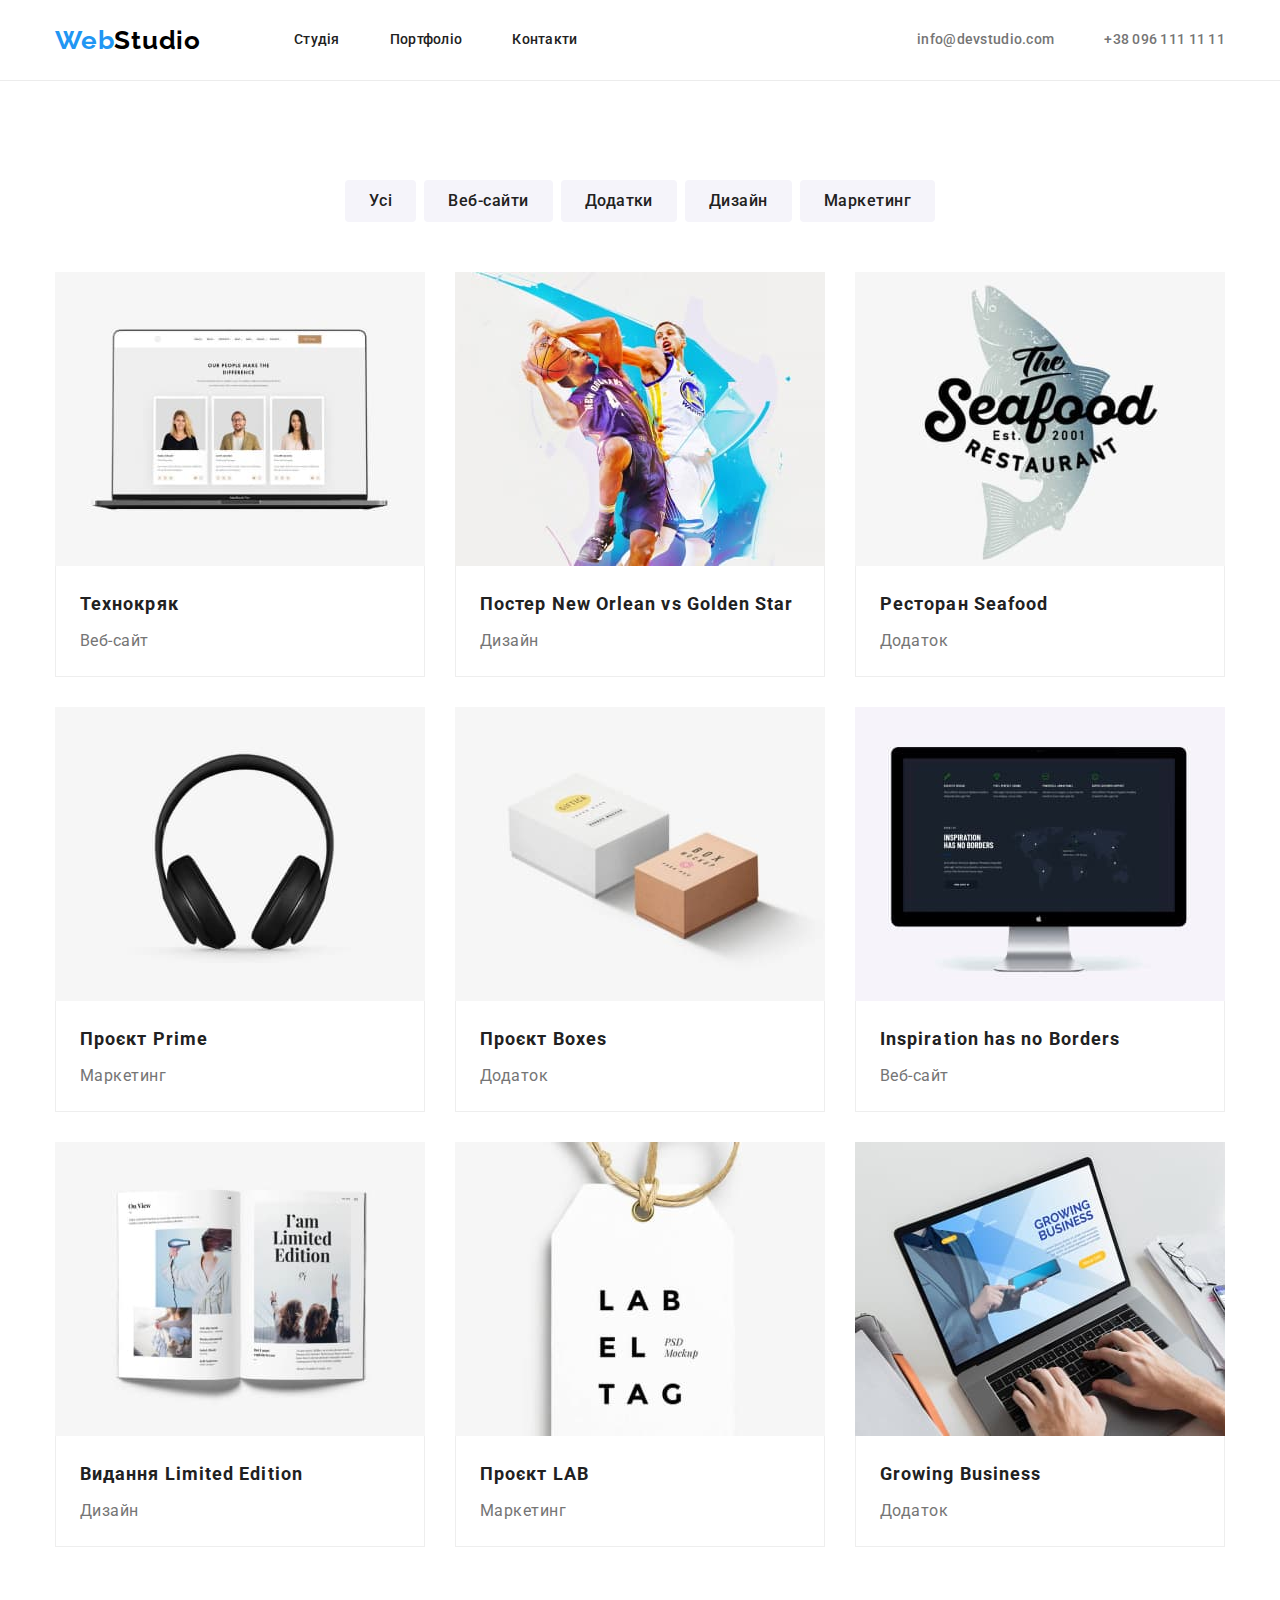
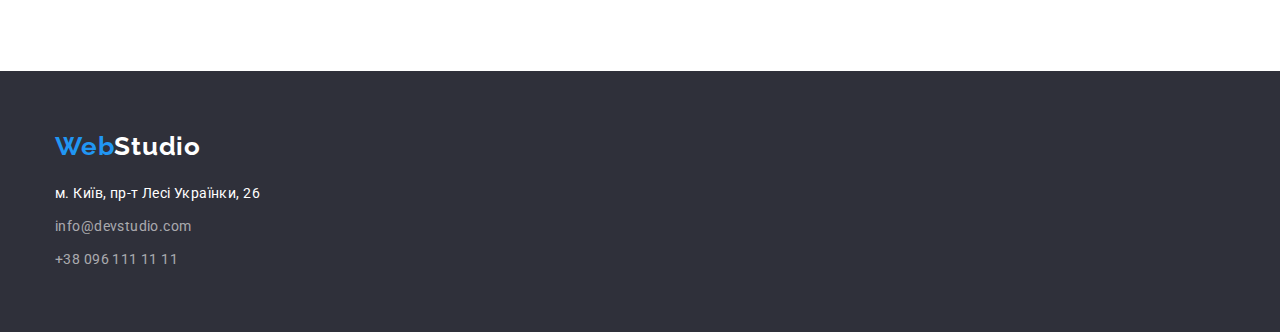
==== commit e91fbbe4: "fix mistakes with mentor recomendation" ====
--- a/portfolio.html
+++ b/portfolio.html
@@ -80,8 +80,10 @@
                 alt="web site"
                 width="370"
               />
-              <h2 class="portfolio-name">Технокряк</h2>
-              <p class="portfolio-project">Веб-сайт</p>
+              <div class="portfolio-image-description">
+                <h2 class="portfolio-name">Технокряк</h2>
+                <p class="portfolio-project">Веб-сайт</p>
+              </div>
             </li>
             <li class="portfolio-images-list-item">
               <img
@@ -90,8 +92,10 @@
                 alt="basketball post"
                 width="370"
               />
-              <h2 class="portfolio-name">Постер New Orlean vs Golden Star</h2>
-              <p class="portfolio-project">Дизайн</p>
+              <div class="portfolio-image-description">
+                <h2 class="portfolio-name">Постер New Orlean vs Golden Star</h2>
+                <p class="portfolio-project">Дизайн</p>
+              </div>
             </li>
             <li class="portfolio-images-list-item">
               <img
@@ -100,8 +104,10 @@
                 alt="restourant seafood"
                 width="370"
               />
-              <h2 class="portfolio-name">Ресторан Seafood</h2>
-              <p class="portfolio-project">Додаток</p>
+              <div class="portfolio-image-description">
+                <h2 class="portfolio-name">Ресторан Seafood</h2>
+                <p class="portfolio-project">Додаток</p>
+              </div>
             </li>
             <li class="portfolio-images-list-item">
               <img
@@ -110,8 +116,10 @@
                 alt="prime project"
                 width="370"
               />
-              <h2 class="portfolio-name">Проєкт Prime</h2>
-              <p class="portfolio-project">Маркетинг</p>
+              <div class="portfolio-image-description">
+                <h2 class="portfolio-name">Проєкт Prime</h2>
+                <p class="portfolio-project">Маркетинг</p>
+              </div>
             </li>
             <li class="portfolio-images-list-item">
               <img
@@ -120,8 +128,10 @@
                 alt="boxes project"
                 width="370"
               />
-              <h2 class="portfolio-name">Проєкт Boxes</h2>
-              <p class="portfolio-project">Додаток</p>
+              <div class="portfolio-image-description">
+                <h2 class="portfolio-name">Проєкт Boxes</h2>
+                <p class="portfolio-project">Додаток</p>
+              </div>
             </li>
             <li class="portfolio-images-list-item">
               <img
@@ -130,8 +140,10 @@
                 alt="inspiration"
                 width="370"
               />
-              <h2 class="portfolio-name">Inspiration has no Borders</h2>
-              <p class="portfolio-project">Веб-сайт</p>
+              <div class="portfolio-image-description">
+                <h2 class="portfolio-name">Inspiration has no Borders</h2>
+                <p class="portfolio-project">Веб-сайт</p>
+              </div>
             </li>
             <li class="portfolio-images-list-item">
               <img
@@ -140,8 +152,10 @@
                 alt="limited edition"
                 width="370"
               />
-              <h2 class="portfolio-name">Видання Limited Edition</h2>
-              <p class="portfolio-project">Дизайн</p>
+              <div class="portfolio-image-description">
+                <h2 class="portfolio-name">Видання Limited Edition</h2>
+                <p class="portfolio-project">Дизайн</p>
+              </div>
             </li>
             <li class="portfolio-images-list-item">
               <img
@@ -150,8 +164,10 @@
                 alt="lab project"
                 width="370"
               />
-              <h2 class="portfolio-name">Проєкт LAB</h2>
-              <p class="portfolio-project">Маркетинг</p>
+              <div class="portfolio-image-description">
+                <h2 class="portfolio-name">Проєкт LAB</h2>
+                <p class="portfolio-project">Маркетинг</p>
+              </div>
             </li>
             <li class="portfolio-images-list-item">
               <img
@@ -160,8 +176,10 @@
                 alt="growing business"
                 width="370"
               />
-              <h2 class="portfolio-name">Growing Business</h2>
-              <p class="portfolio-project">Додаток</p>
+              <div class="portfolio-image-description">
+                <h2 class="portfolio-name">Growing Business</h2>
+                <p class="portfolio-project">Додаток</p>
+              </div>
             </li>
           </ul>
         </div>
--- a/css/styles.css
+++ b/css/styles.css
@@ -8,6 +8,7 @@
 ul,
 ol {
   padding: 0;
+  margin: 0;
 }
 
 /* Убираем внешние отступы */
@@ -45,13 +46,18 @@
 }
 
 .link {
+  display: block;
   text-decoration: none;
 }
 
 .container {
-  max-width: 1220px;
-  padding: 0 10px;
+  max-width: 1200px;
+  padding: 0 15px;
   margin: 0 auto;
+}
+
+img {
+  display: block;
 }
 
 .section {
@@ -68,8 +74,6 @@
 
 .block {
   display: flex;
-  align-items: center;
-  padding: 24px 10px;
 }
 
 .header-nav {
@@ -142,6 +146,7 @@
 }
 
 .hero {
+  padding: 195px 0;
   text-align: center;
 }
 
@@ -190,8 +195,16 @@
   overflow: hidden;
 }
 
+.section-advantages {
+  padding: 94px 0 0;
+}
+
 .advantages-list {
   display: flex;
+}
+
+.advantages-item {
+  flex-basis: calc((100% -90px) / 4);
 }
 
 .title {
@@ -240,14 +253,14 @@
 
 .section-team {
   background-color: #f5f4fa;
+  text-align: center;
 }
 .team-list {
   display: flex;
-  justify-content: center;
-  text-align: center;
 }
 
 .team-item {
+  flex-basis: calc((100% -90px) / 4);
   background-color: var(--main-bg-color);
 }
 
@@ -337,8 +350,15 @@
   color: var(--white-text-color);
 }
 
+.portfolio-image-description {
+  padding: 20px 24px;
+  border-left: 1px solid #eeeeee;
+  border-right: 1px solid #eeeeee;
+  border-bottom: 1px solid #eeeeee;
+}
+
 .portfolio-name {
-  margin: 20px 24px 4px;
+  margin-bottom: 4px;
   font-family: inherit;
   font-weight: var(--font-weight-bold);
   font-size: 18px;
@@ -348,7 +368,6 @@
 }
 
 .portfolio-project {
-  margin: 0 24px 20px;
   font-family: inherit;
   font-size: 16px;
   line-height: 1.88;
@@ -359,16 +378,11 @@
 .portfolio-images-list {
   display: flex;
   flex-wrap: wrap;
-  justify-content: center;
-}
-
-/* .portfolio-images-list-item:not(:nth-child(3n + 1)) {
-  margin-left: 30px;
-} */
+}
 
 .portfolio-images-list-item {
+  flex-basis: calc((100% - 60px) / 3);
   margin-bottom: 30px;
-  outline: 1px solid #eeeeee;
 }
 
 .portfolio-images-list-item:nth-child(3n + 2) {
